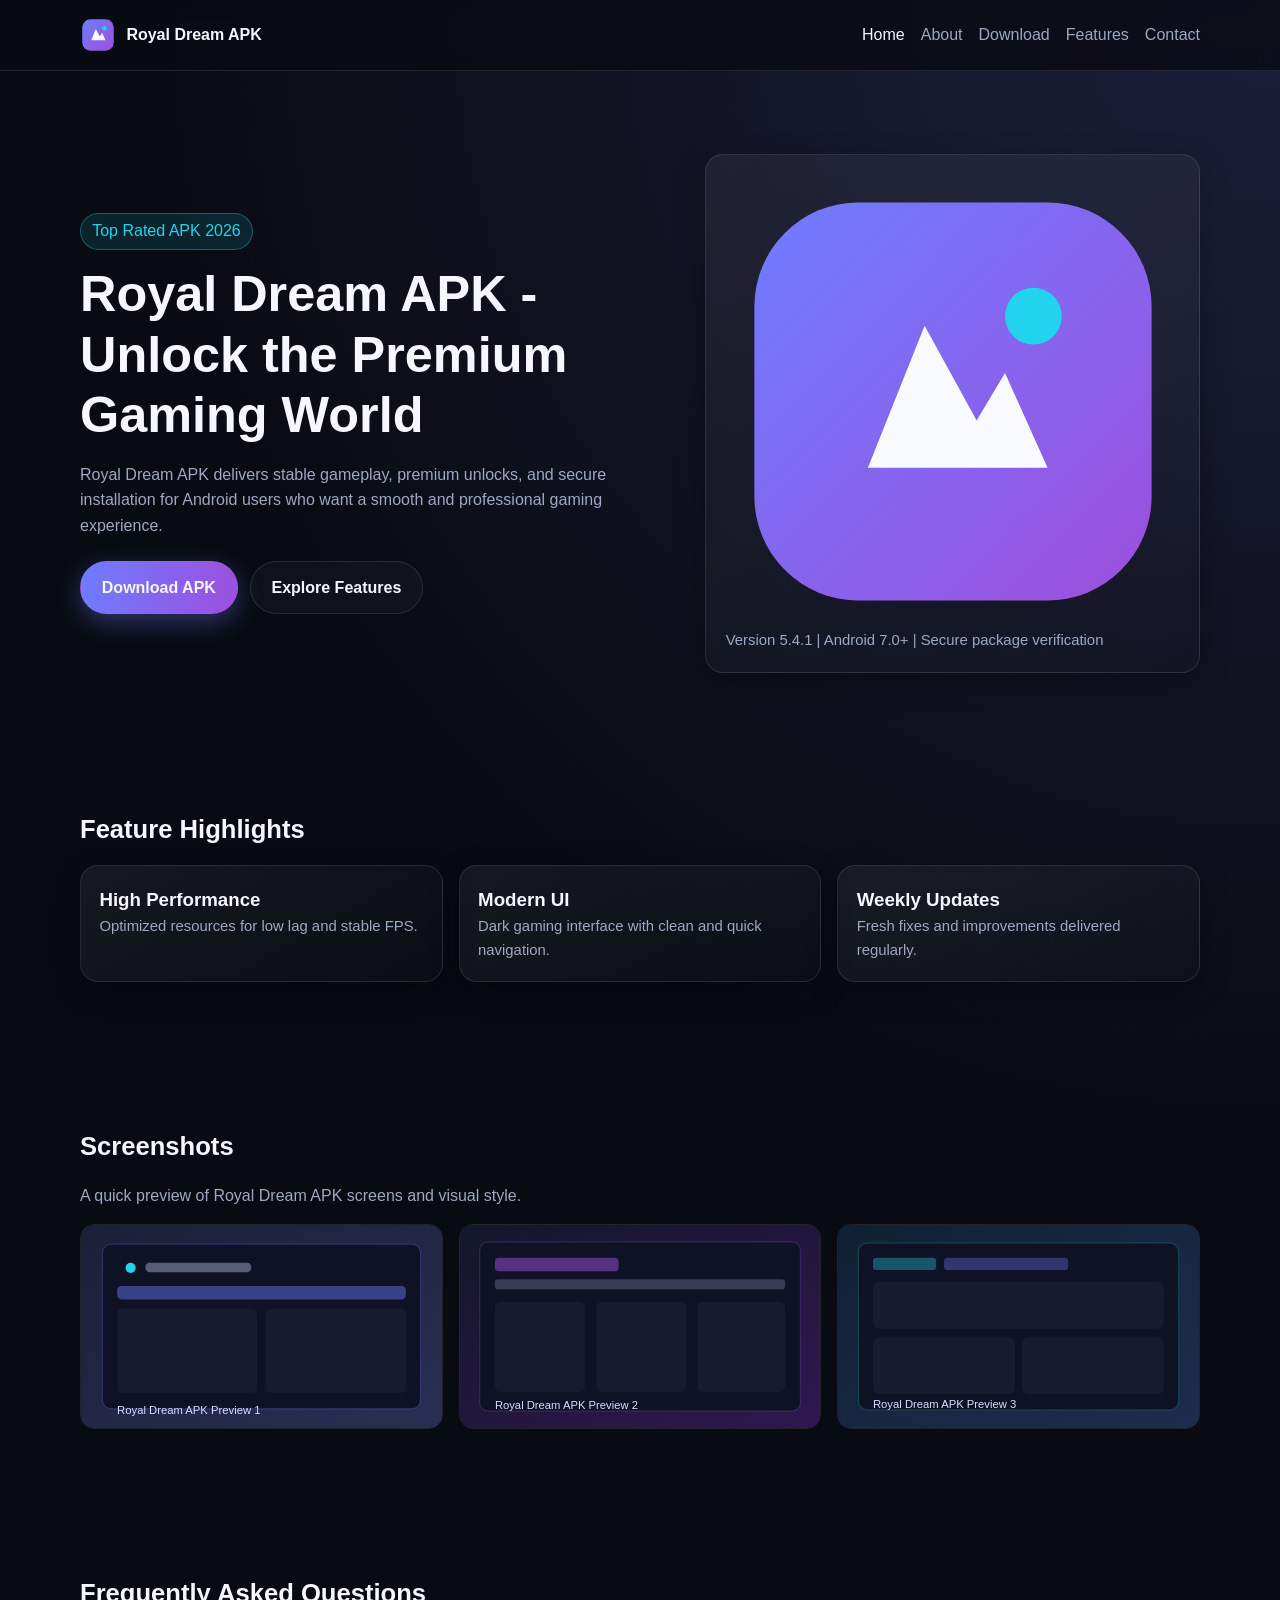
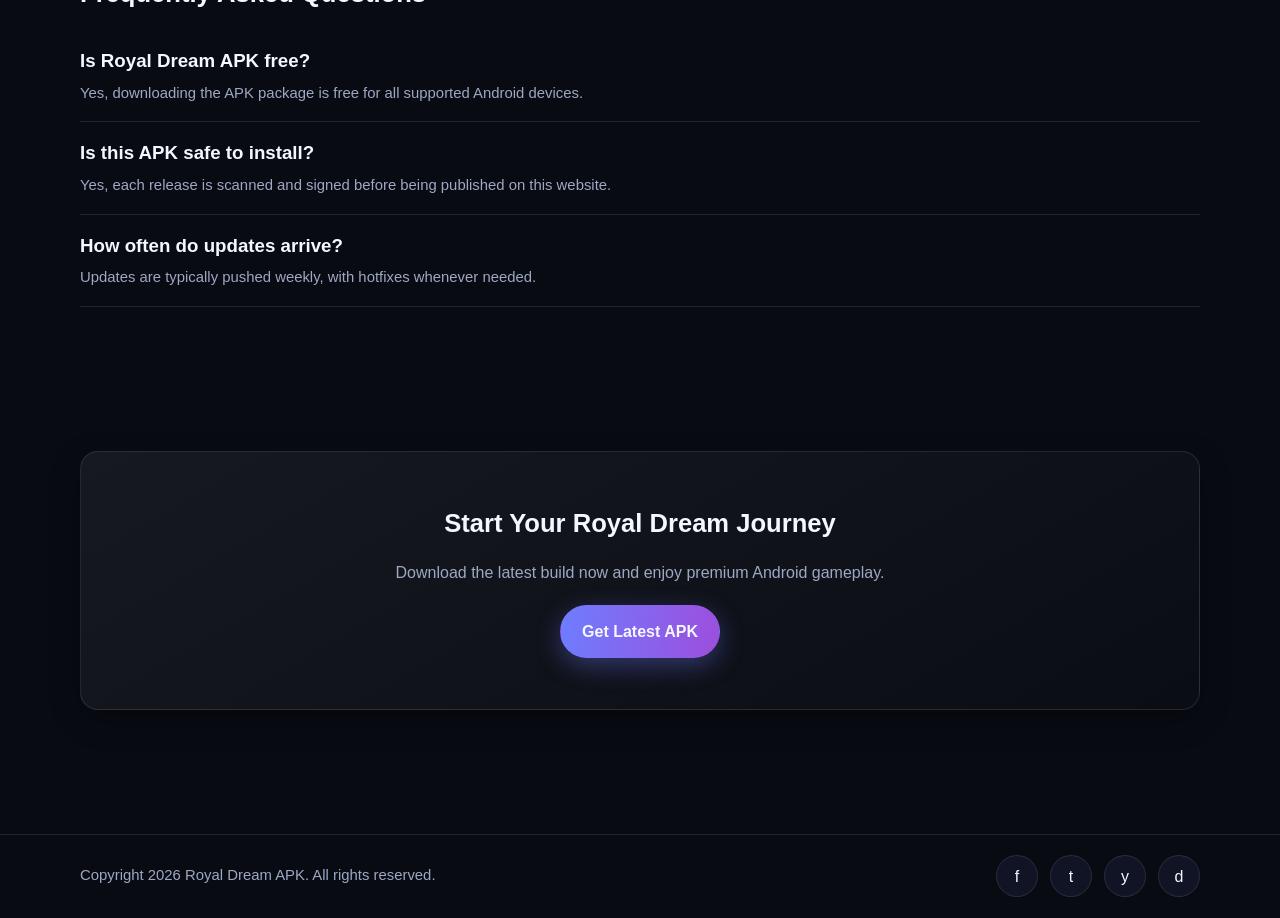
==== index.html @ bf15b544 "My first edits in Cursor Co-authored-by: Cursor <cursoragent@cursor.com>" ====
<!doctype html>
<html lang="en">
  <head>
    <meta charset="UTF-8" />
    <meta name="viewport" content="width=device-width, initial-scale=1.0" />
    <meta
      name="description"
      content="Royal Dream APK official website: premium Android gaming APK, fast performance, secure updates, and one-tap download."
    />
    <meta
      name="keywords"
      content="Royal Dream APK, APK download, Android game APK, premium APK, gaming APK"
    />
    <meta name="author" content="Royal Dream APK" />
    <title>Royal Dream APK - Premium Android Gaming Experience</title>
    <link rel="icon" type="image/svg+xml" href="assets/images/favicon.svg" />
    <link rel="stylesheet" href="assets/css/style.css" />
  </head>
  <body>
    <div id="navbar"></div>

    <main>
      <section class="hero">
        <div class="container hero-grid">
          <div class="reveal">
            <span class="badge">Top Rated APK 2026</span>
            <h1>Royal Dream APK - Unlock the Premium Gaming World</h1>
            <p>
              Royal Dream APK delivers stable gameplay, premium unlocks, and secure installation for Android users who want
              a smooth and professional gaming experience.
            </p>
            <div class="hero-actions">
              <a class="btn btn-primary" href="download.html">Download APK</a>
              <a class="btn btn-secondary" href="features.html">Explore Features</a>
            </div>
          </div>
          <article class="hero-card reveal">
            <img src="assets/images/logo.svg" alt="Royal Dream APK icon" />
            <p class="small-text">Version 5.4.1 | Android 7.0+ | Secure package verification</p>
          </article>
        </div>
      </section>

      <section class="section">
        <div class="container">
          <h2 class="section-title reveal">Feature Highlights</h2>
          <div class="grid-3">
            <article class="card reveal"><h3>High Performance</h3><p class="small-text">Optimized resources for low lag and stable FPS.</p></article>
            <article class="card reveal"><h3>Modern UI</h3><p class="small-text">Dark gaming interface with clean and quick navigation.</p></article>
            <article class="card reveal"><h3>Weekly Updates</h3><p class="small-text">Fresh fixes and improvements delivered regularly.</p></article>
          </div>
        </div>
      </section>

      <section class="section">
        <div class="container">
          <h2 class="section-title reveal">Screenshots</h2>
          <p class="section-text reveal">A quick preview of Royal Dream APK screens and visual style.</p>
          <div class="grid-3" style="margin-top: 1rem">
            <figure class="screenshot reveal"><img src="assets/images/screenshot-1.svg" alt="Royal Dream APK gameplay screenshot 1" /></figure>
            <figure class="screenshot reveal"><img src="assets/images/screenshot-2.svg" alt="Royal Dream APK gameplay screenshot 2" /></figure>
            <figure class="screenshot reveal"><img src="assets/images/screenshot-3.svg" alt="Royal Dream APK gameplay screenshot 3" /></figure>
          </div>
        </div>
      </section>

      <section class="section">
        <div class="container">
          <h2 class="section-title reveal">Frequently Asked Questions</h2>
          <div class="faq-item reveal">
            <h3>Is Royal Dream APK free?</h3>
            <p class="small-text">Yes, downloading the APK package is free for all supported Android devices.</p>
          </div>
          <div class="faq-item reveal">
            <h3>Is this APK safe to install?</h3>
            <p class="small-text">Yes, each release is scanned and signed before being published on this website.</p>
          </div>
          <div class="faq-item reveal">
            <h3>How often do updates arrive?</h3>
            <p class="small-text">Updates are typically pushed weekly, with hotfixes whenever needed.</p>
          </div>
        </div>
      </section>

      <section class="section">
        <div class="container card cta reveal">
          <h2 class="section-title">Start Your Royal Dream Journey</h2>
          <p class="section-text" style="margin: 0 auto 1.2rem">Download the latest build now and enjoy premium Android gameplay.</p>
          <a class="btn btn-primary" href="download.html">Get Latest APK</a>
        </div>
      </section>
    </main>

    <div id="footer"></div>
    <script src="assets/js/main.js"></script>
  </body>
</html>
---- assets/css/style.css ----
:root {
  --bg: #090b13;
  --surface: #111424;
  --surface-2: #171b30;
  --text: #f5f7ff;
  --muted: #9ea7c4;
  --primary: #6e7dff;
  --secondary: #9d4edd;
  --accent: #22d3ee;
  --success: #22c55e;
  --danger: #ef4444;
  --border: rgba(255, 255, 255, 0.1);
  --card-shadow: 0 10px 30px rgba(0, 0, 0, 0.3);
}

* {
  margin: 0;
  padding: 0;
  box-sizing: border-box;
}

html {
  scroll-behavior: smooth;
}

body {
  font-family: "Inter", "Segoe UI", Arial, sans-serif;
  background: radial-gradient(circle at top right, #1d1f3b, var(--bg) 40%);
  color: var(--text);
  line-height: 1.6;
}

img {
  max-width: 100%;
  display: block;
}

a {
  color: inherit;
  text-decoration: none;
}

.container {
  width: min(1120px, 92%);
  margin: 0 auto;
}

.section {
  padding: 4.5rem 0;
}

.section-title {
  font-size: clamp(1.6rem, 2vw, 2.2rem);
  margin-bottom: 1rem;
}

.section-text {
  color: var(--muted);
  max-width: 720px;
}

.btn {
  display: inline-flex;
  align-items: center;
  justify-content: center;
  gap: 0.45rem;
  padding: 0.8rem 1.3rem;
  border-radius: 999px;
  border: 1px solid transparent;
  cursor: pointer;
  font-weight: 600;
  transition: transform 0.22s ease, box-shadow 0.22s ease, background 0.22s ease;
}

.btn:hover {
  transform: translateY(-2px);
}

.btn-primary {
  background: linear-gradient(100deg, var(--primary), var(--secondary));
  box-shadow: 0 8px 25px rgba(110, 125, 255, 0.35);
}

.btn-secondary {
  border-color: var(--border);
  background: rgba(255, 255, 255, 0.03);
}

.topbar {
  position: sticky;
  top: 0;
  z-index: 99;
  backdrop-filter: blur(12px);
  border-bottom: 1px solid var(--border);
  background: rgba(9, 11, 19, 0.8);
}

.nav {
  min-height: 70px;
  display: flex;
  align-items: center;
  justify-content: space-between;
  gap: 1rem;
}

.brand {
  display: flex;
  align-items: center;
  gap: 0.65rem;
  font-weight: 700;
}

.brand img {
  width: 36px;
  height: 36px;
}

.menu {
  display: flex;
  align-items: center;
  gap: 1rem;
}

.menu a {
  color: var(--muted);
  font-weight: 500;
}

.menu a:hover,
.menu a.active {
  color: var(--text);
}

.menu-toggle {
  display: none;
  background: transparent;
  border: 1px solid var(--border);
  color: var(--text);
  padding: 0.45rem 0.75rem;
  border-radius: 8px;
}

.hero {
  padding: 5.2rem 0 4rem;
}

.hero-grid {
  display: grid;
  gap: 2rem;
  grid-template-columns: 1.2fr 1fr;
  align-items: center;
}

.badge {
  display: inline-flex;
  padding: 0.3rem 0.7rem;
  border-radius: 999px;
  margin-bottom: 0.9rem;
  background: rgba(34, 211, 238, 0.12);
  color: var(--accent);
  border: 1px solid rgba(34, 211, 238, 0.35);
}

.hero h1 {
  font-size: clamp(2rem, 4vw, 3.15rem);
  line-height: 1.2;
  margin-bottom: 1rem;
}

.hero p {
  color: var(--muted);
}

.hero-actions {
  margin-top: 1.4rem;
  display: flex;
  flex-wrap: wrap;
  gap: 0.75rem;
}

.hero-card,
.card {
  background: linear-gradient(150deg, rgba(255, 255, 255, 0.06), rgba(255, 255, 255, 0.01));
  border: 1px solid var(--border);
  border-radius: 18px;
  box-shadow: var(--card-shadow);
}

.hero-card {
  padding: 1.2rem;
}

.card {
  padding: 1.15rem;
  transition: transform 0.25s ease, border-color 0.25s ease;
}

.card:hover {
  transform: translateY(-5px);
  border-color: rgba(110, 125, 255, 0.7);
}

.grid-3 {
  display: grid;
  gap: 1rem;
  grid-template-columns: repeat(3, minmax(0, 1fr));
}

.grid-2 {
  display: grid;
  gap: 1rem;
  grid-template-columns: repeat(2, minmax(0, 1fr));
}

.small-text {
  color: var(--muted);
  font-size: 0.93rem;
}

.screenshot {
  border-radius: 14px;
  overflow: hidden;
  border: 1px solid var(--border);
}

.faq-item {
  border-bottom: 1px solid var(--border);
  padding: 1rem 0;
}

.faq-item h3 {
  margin-bottom: 0.35rem;
}

.cta {
  text-align: center;
  padding: 3.2rem 1rem;
}

.apk-info {
  display: grid;
  gap: 0.8rem;
}

.apk-row {
  display: flex;
  justify-content: space-between;
  gap: 1rem;
  border-bottom: 1px dashed var(--border);
  padding-bottom: 0.6rem;
}

.list {
  padding-left: 1.1rem;
}

.list li {
  margin: 0.45rem 0;
  color: var(--muted);
}

form {
  display: grid;
  gap: 0.85rem;
}

input,
textarea {
  width: 100%;
  border: 1px solid var(--border);
  border-radius: 10px;
  background: rgba(255, 255, 255, 0.02);
  color: var(--text);
  padding: 0.78rem;
}

textarea {
  resize: vertical;
  min-height: 120px;
}

.socials {
  display: flex;
  gap: 0.75rem;
}

.socials a {
  width: 42px;
  height: 42px;
  border-radius: 50%;
  display: inline-flex;
  justify-content: center;
  align-items: center;
  background: var(--surface);
  border: 1px solid var(--border);
}

.socials a:hover {
  background: var(--surface-2);
}

footer {
  border-top: 1px solid var(--border);
  margin-top: 3.2rem;
}

.footer-wrap {
  padding: 1.3rem 0;
  display: flex;
  align-items: center;
  justify-content: space-between;
  gap: 1rem;
  flex-wrap: wrap;
}

.reveal {
  opacity: 0;
  transform: translateY(18px);
  transition: 0.65s ease;
}

.reveal.visible {
  opacity: 1;
  transform: translateY(0);
}

@media (max-width: 860px) {
  .hero-grid,
  .grid-3 {
    grid-template-columns: 1fr 1fr;
  }

  .menu-toggle {
    display: inline-flex;
  }

  .menu {
    position: absolute;
    top: 70px;
    right: 4%;
    width: min(260px, 90%);
    background: var(--surface);
    border: 1px solid var(--border);
    border-radius: 12px;
    padding: 0.9rem;
    display: none;
    flex-direction: column;
    align-items: flex-start;
  }

  .menu.show {
    display: flex;
  }
}

@media (max-width: 680px) {
  .hero-grid,
  .grid-3,
  .grid-2 {
    grid-template-columns: 1fr;
  }

  .hero {
    padding-top: 4.2rem;
  }
}
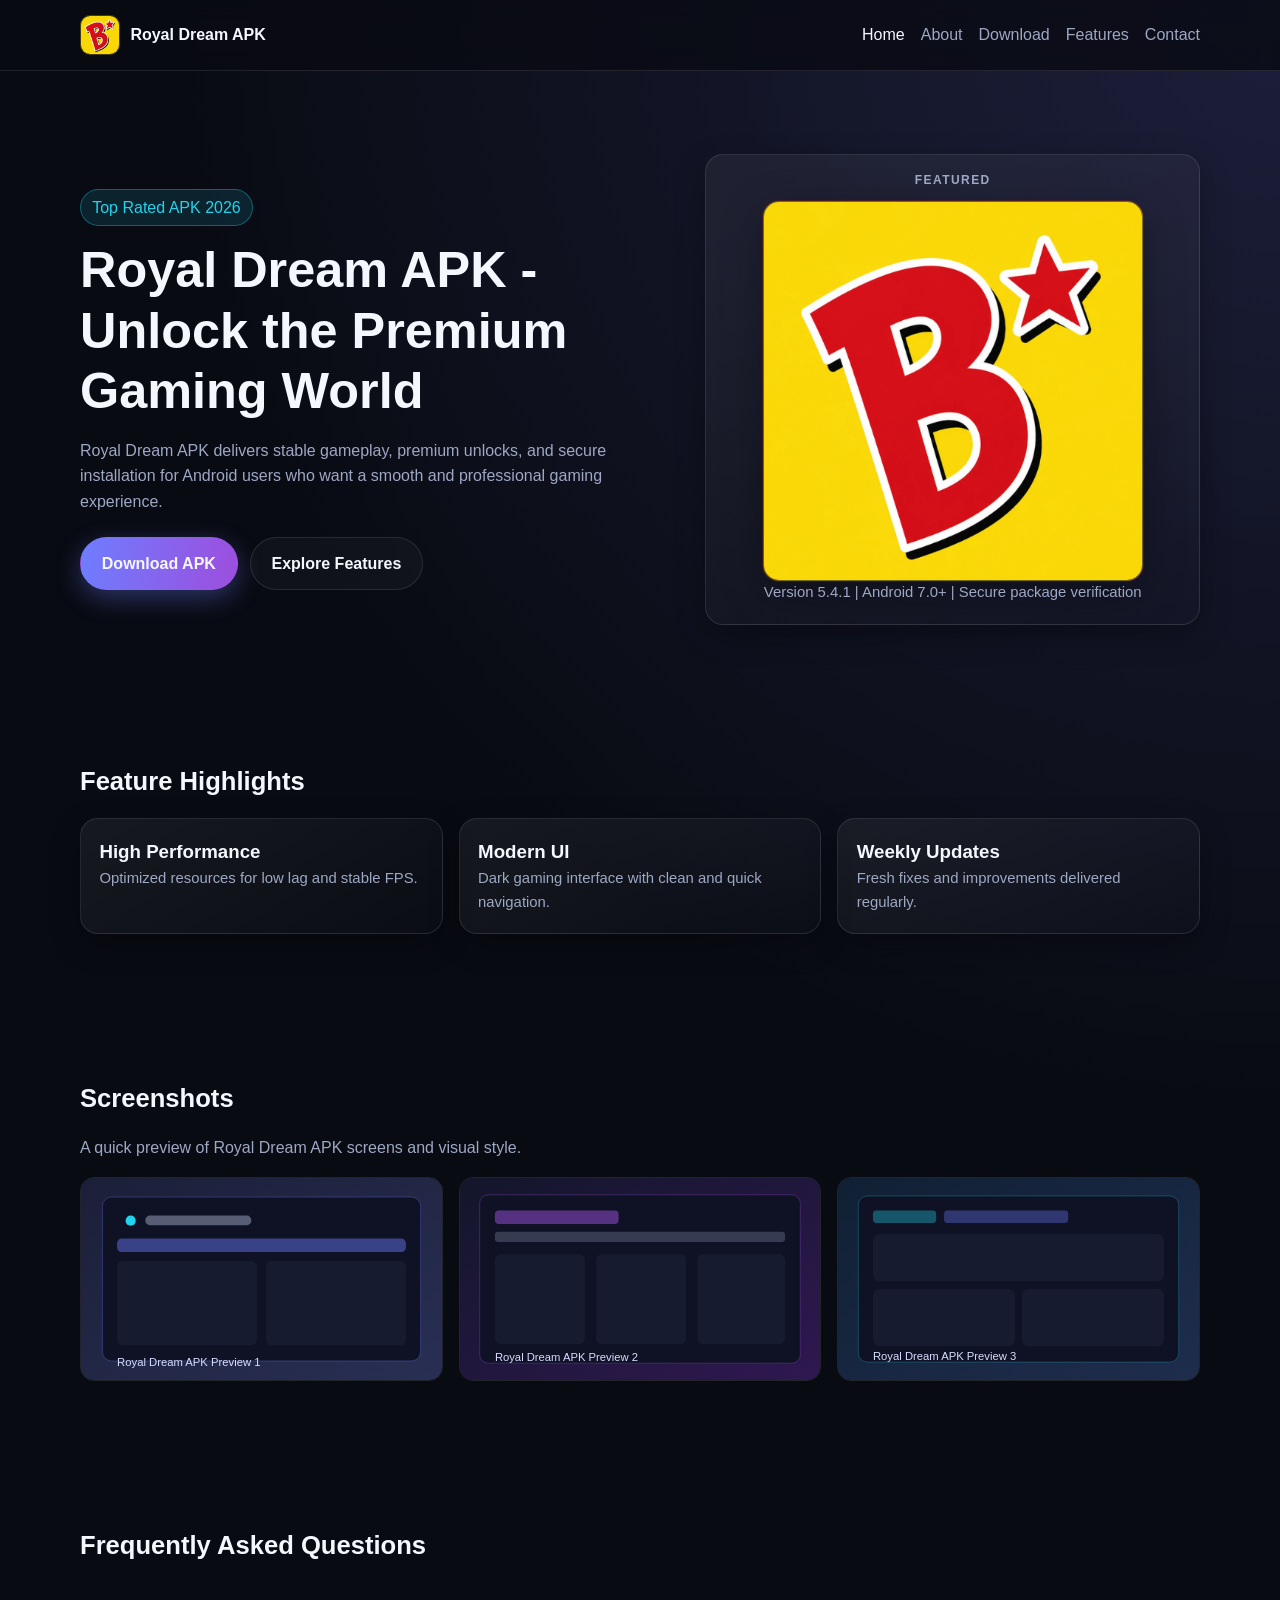
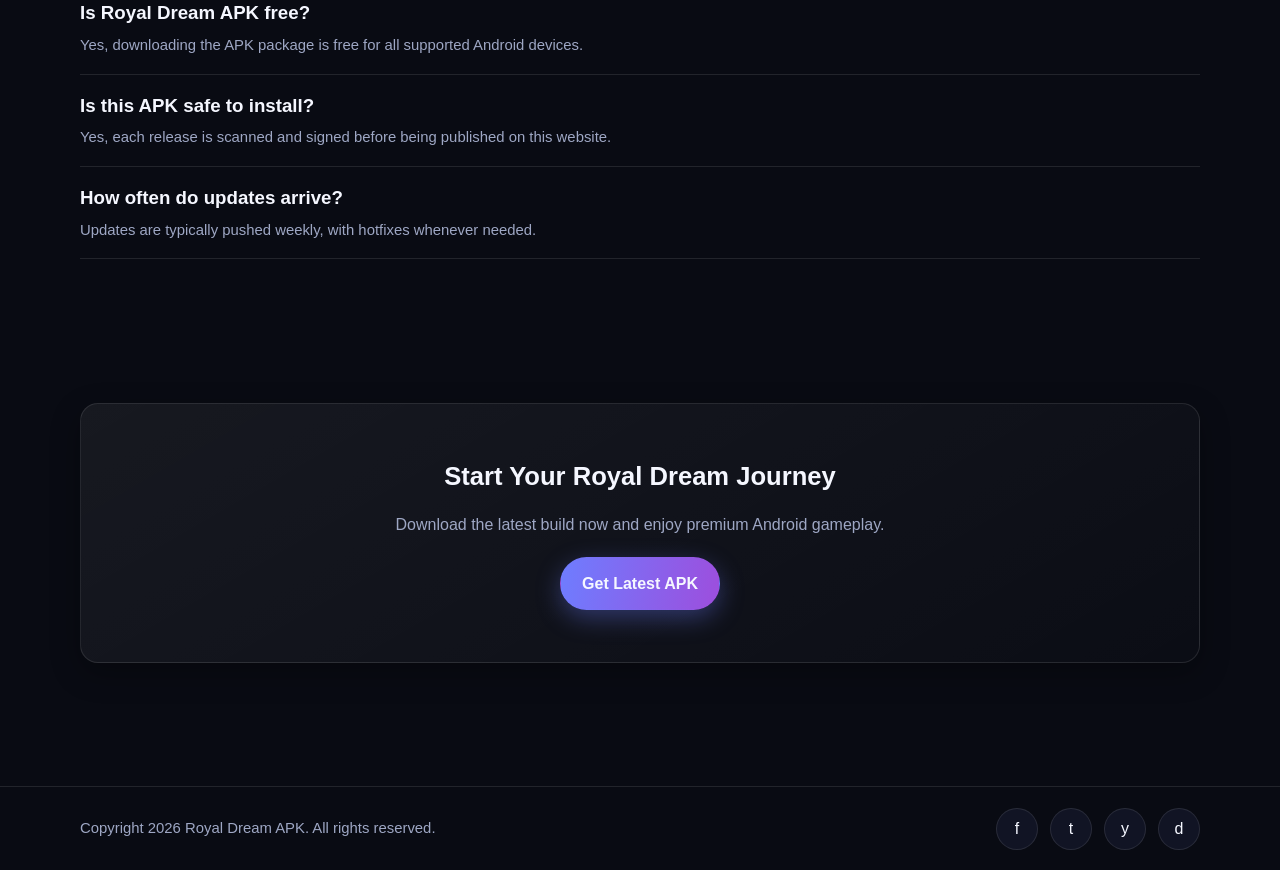
==== commit bbbafd18: "add image" ====
--- a/index.html
+++ b/index.html
@@ -12,8 +12,19 @@
       content="Royal Dream APK, APK download, Android game APK, premium APK, gaming APK"
     />
     <meta name="author" content="Royal Dream APK" />
+    <meta property="og:type" content="website" />
+    <meta property="og:title" content="Royal Dream APK - Premium Android Gaming Experience" />
+    <meta
+      property="og:description"
+      content="Royal Dream APK official website: premium Android gaming APK, fast performance, secure updates, and one-tap download."
+    />
+    <!-- Replace REPLACE-YOUR-SITE.COM with your real domain so social previews load the image correctly -->
+    <meta property="og:image" content="https://REPLACE-YOUR-SITE.COM/assets/images/royal-dream-featured.png" />
+    <meta name="twitter:card" content="summary_large_image" />
+    <meta name="twitter:image" content="https://REPLACE-YOUR-SITE.COM/assets/images/royal-dream-featured.png" />
     <title>Royal Dream APK - Premium Android Gaming Experience</title>
     <link rel="icon" type="image/svg+xml" href="assets/images/favicon.svg" />
+    <link rel="apple-touch-icon" href="assets/images/royal-dream-featured.png" />
     <link rel="stylesheet" href="assets/css/style.css" />
   </head>
   <body>
@@ -34,8 +45,19 @@
               <a class="btn btn-secondary" href="features.html">Explore Features</a>
             </div>
           </div>
-          <article class="hero-card reveal">
-            <img src="assets/images/logo.svg" alt="Royal Dream APK icon" />
+          <article class="hero-card hero-featured reveal" aria-labelledby="featured-heading">
+            <h2 id="featured-heading" class="featured-heading">Featured</h2>
+            <figure class="featured-graphic">
+              <!-- User-provided branded featured image -->
+              <img
+                src="assets/images/royal-dream-featured.png"
+                alt="Royal Dream APK featured branding"
+                width="560"
+                height="560"
+                loading="eager"
+                decoding="async"
+              />
+            </figure>
             <p class="small-text">Version 5.4.1 | Android 7.0+ | Secure package verification</p>
           </article>
         </div>
--- a/assets/css/style.css
+++ b/assets/css/style.css
@@ -111,8 +111,11 @@
 }
 
 .brand img {
-  width: 36px;
-  height: 36px;
+  width: 40px;
+  height: 40px;
+  border-radius: 10px;
+  object-fit: cover;
+  border: 1px solid rgba(252, 221, 9, 0.25);
 }
 
 .menu {
@@ -188,6 +191,56 @@
 
 .hero-card {
   padding: 1.2rem;
+}
+
+/* Featured graphic: user branding on bright background, framed for dark UI */
+.hero-featured {
+  padding: 1rem 1rem 1.2rem;
+  text-align: center;
+}
+
+.featured-heading {
+  font-size: 0.75rem;
+  letter-spacing: 0.12em;
+  text-transform: uppercase;
+  color: var(--muted);
+  margin-bottom: 0.65rem;
+  font-weight: 600;
+}
+
+.featured-graphic {
+  margin: 0 auto;
+  max-width: min(380px, 100%);
+  border-radius: 16px;
+  overflow: hidden;
+  border: 1px solid rgba(252, 221, 9, 0.35);
+  box-shadow:
+    0 0 0 1px rgba(209, 24, 30, 0.2),
+    0 12px 40px rgba(0, 0, 0, 0.35);
+  background: linear-gradient(145deg, rgba(252, 221, 9, 0.12), rgba(209, 24, 30, 0.08));
+}
+
+.featured-graphic img {
+  width: 100%;
+  height: auto;
+  display: block;
+  object-fit: contain;
+}
+
+/* Download page: centered featured strip */
+.featured-banner {
+  margin: 1.25rem auto 0;
+  max-width: min(360px, 92%);
+  border-radius: 16px;
+  overflow: hidden;
+  border: 1px solid rgba(252, 221, 9, 0.3);
+  box-shadow: 0 14px 36px rgba(0, 0, 0, 0.35);
+}
+
+.featured-banner img {
+  width: 100%;
+  height: auto;
+  display: block;
 }
 
 .card {
